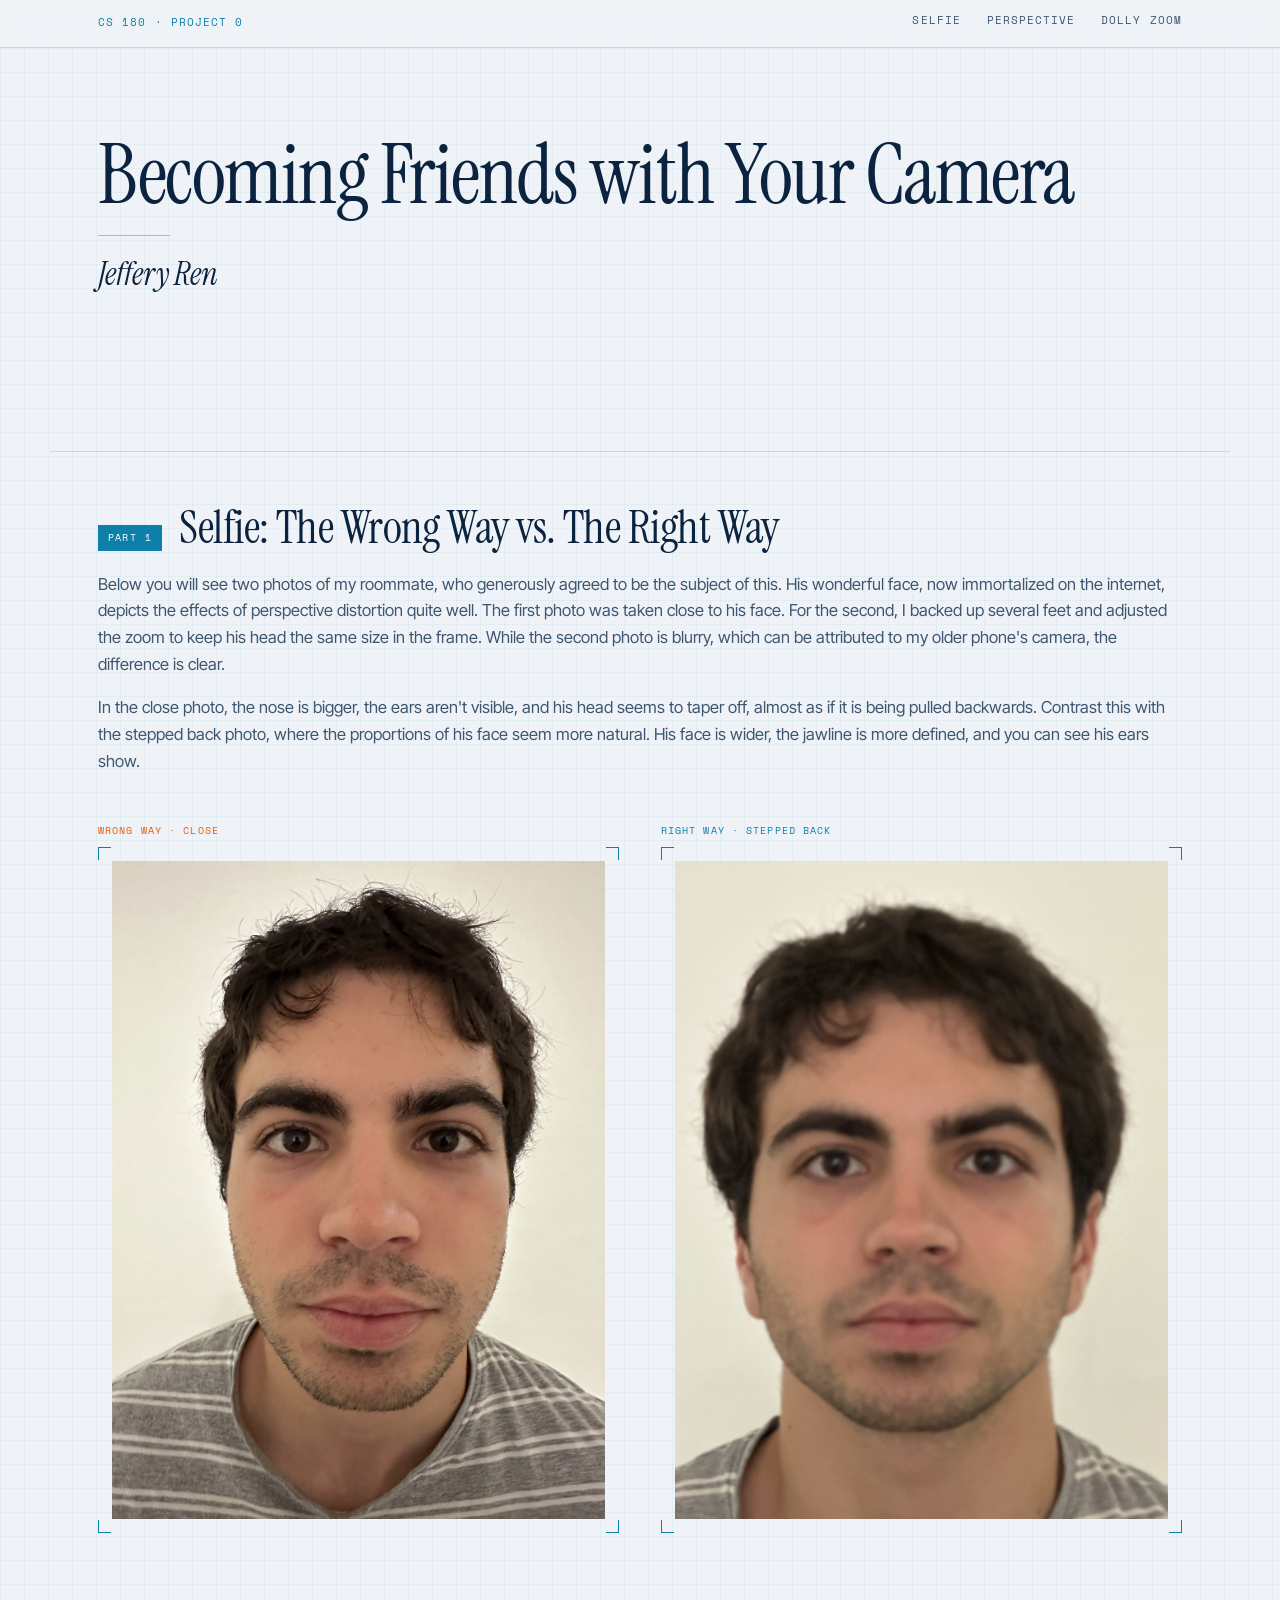
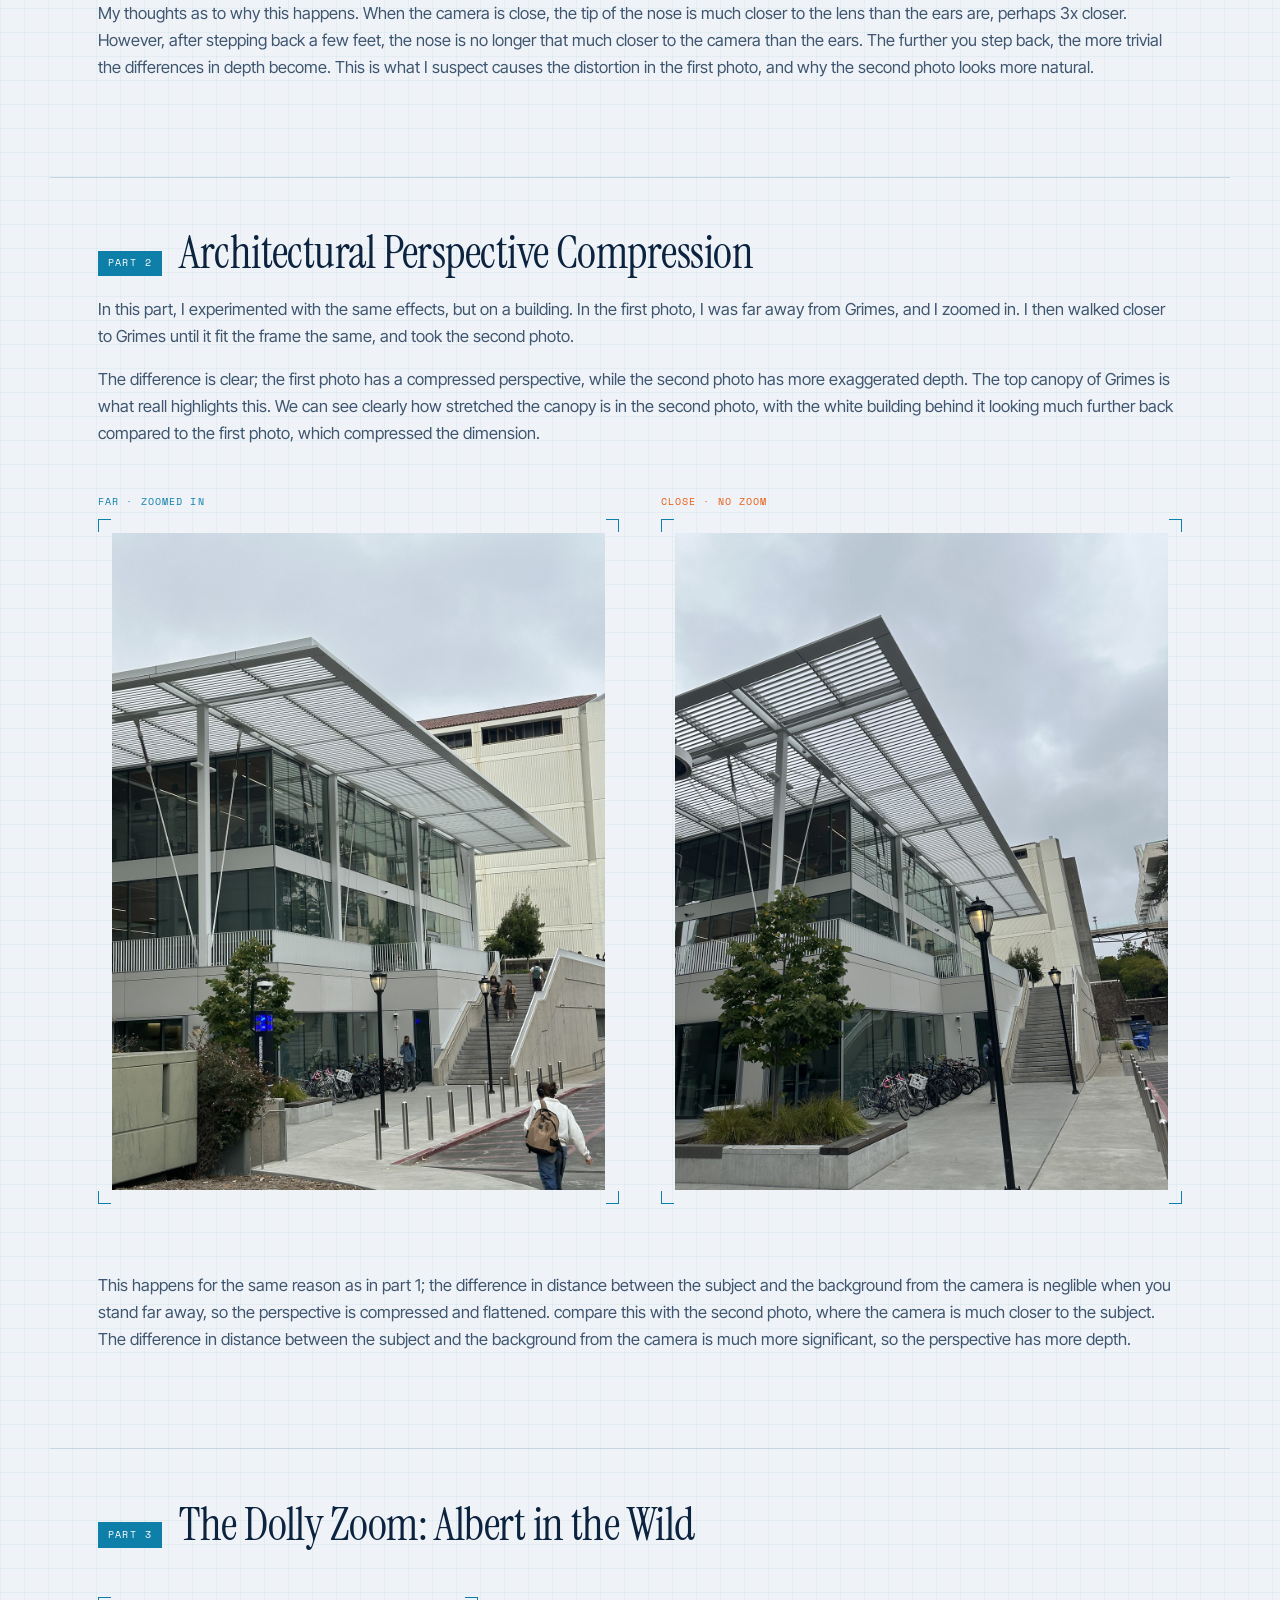
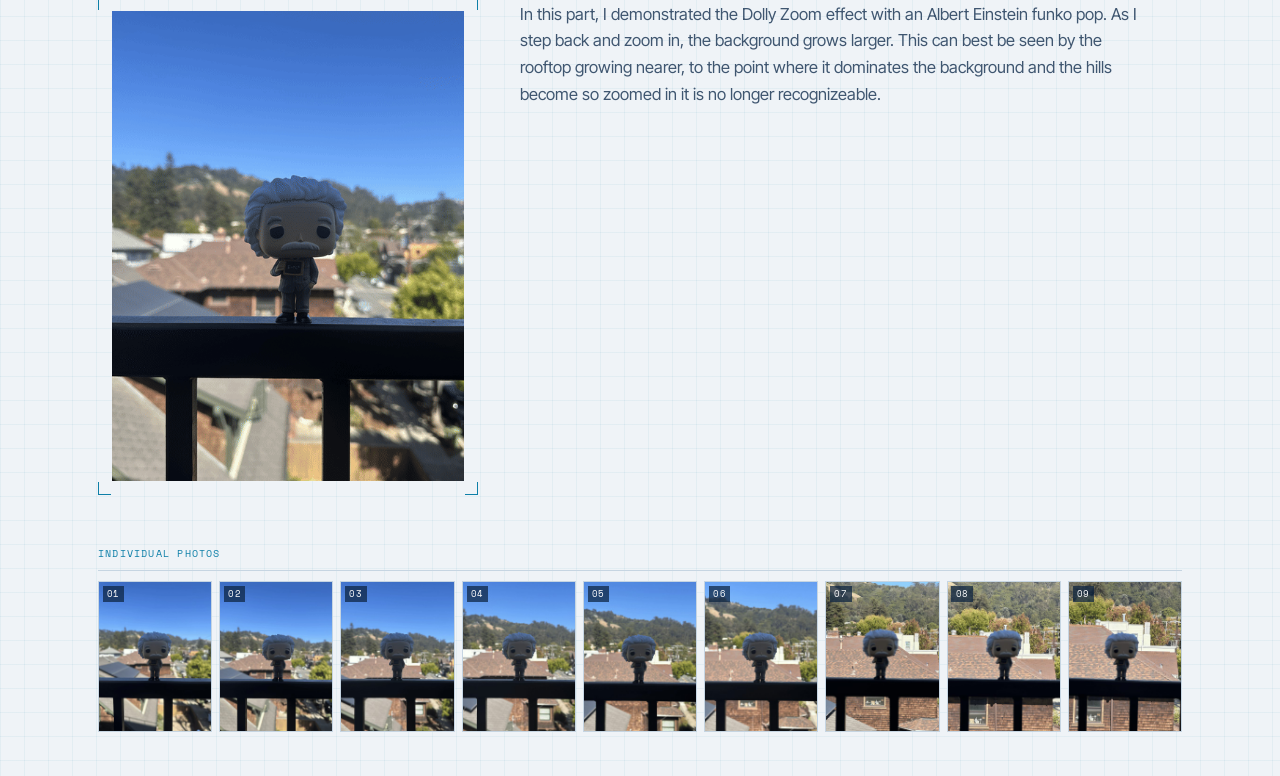
==== proj0/index.html @ 99cb7a68 "Site: landing index + Project 0 write-up" ====
<!DOCTYPE html>
<html lang="en">
<head>
<meta charset="utf-8">
<meta name="viewport" content="width=device-width, initial-scale=1">
<title>Project 0: Becoming Friends with Your Camera</title>
<meta name="description" content="CS 180 Project 0: perspective, focal length, and the center of projection — the wrong-way selfie, architectural compression, and a dolly zoom.">
<link rel="preconnect" href="https://fonts.googleapis.com">
<link rel="preconnect" href="https://fonts.gstatic.com" crossorigin>
<link href="https://fonts.googleapis.com/css2?family=Instrument+Serif:ital@0;1&family=Inter+Tight:ital,wght@0,400;0,500;0,600;1,400&family=Space+Mono:wght@400;700&display=swap" rel="stylesheet">
<link rel="stylesheet" href="style.css">
<link rel="icon" href="data:image/svg+xml,<svg xmlns='http://www.w3.org/2000/svg' viewBox='0 0 100 100'><rect width='100' height='100' fill='%23EFF3F7'/><g fill='none' stroke='%230E7FA8' stroke-width='7'><path d='M6 6h22M6 6v22'/><path d='M94 6H72M94 6v22'/><path d='M6 94h22M6 94V72'/><path d='M94 94H72M94 94V72'/></g><circle cx='50' cy='50' r='15' fill='%23E8590C'/></svg>">
</head>
<body>

<a class="skip" href="#main">Skip to content</a>

<nav class="nav">
  <div class="nav-inner">
    <span class="nav-mark">CS 180 · Project 0</span>
    <a href="#part1">Selfie</a>
    <a href="#part2">Perspective</a>
    <a href="#part3">Dolly Zoom</a>
  </div>
</nav>

<header class="hero">
  <div class="hero-title">
    <h1>Becoming Friends with Your Camera</h1>
    <p class="hero-subtitle">
      <span class="hero-name">Jeffery Ren</span>
    </p>
  </div>
</header>

<main id="main">

<!-- ═════════════════════════ PART 1 ═════════════════════════ -->
<section class="sheet" id="part1">
  <div class="sheet-head">
    <span class="sheet-num">Part 1</span>
    <h2>Selfie: The Wrong Way vs. The Right Way</h2>
  </div>

  <div class="prose">
    <p>
      Below you will see two photos of my roommate, who generously agreed to be the subject of this.
      His wonderful face, now immortalized on the internet, depicts the effects of perspective distortion quite well.
      The first photo was taken close to his face. For the second, I backed up several feet and adjusted the zoom to keep his head the same size in the frame.
      While the second photo is blurry, which can be attributed to my older phone's camera, the difference is clear.
    </p>
    <p>
      In the close photo, the nose is bigger, the ears aren't visible, and his head seems to taper off, almost as if it is being pulled backwards.
      Contrast this with the stepped back photo, where the proportions of his face seem more natural. His face is wider, the jawline is more defined, and you can see his ears show.
    </p>
  </div>

  <div class="plates plates-2">
    <figure class="plate">
      <div class="plate-tag">
        <span class="k k-warm">Wrong way · close</span>
      </div>
      <div class="reg">
        <i class="ck ck1"></i><i class="ck ck2"></i><i class="ck ck3"></i><i class="ck ck4"></i>
        <img src="media/part1-close.jpg" alt="Close-up selfie on the wide lens, showing perspective distortion of the nose and forehead." loading="lazy" width="1200" height="1600">
      </div>
      <p class="dimline dim-warm dim-near">
      </p>
    </figure>

    <figure class="plate">
      <div class="plate-tag">
        <span class="k">Right way · stepped back</span>
      </div>
      <div class="reg">
        <i class="ck ck1"></i><i class="ck ck2"></i><i class="ck ck3"></i><i class="ck ck4"></i>
        <img src="media/part1-far.jpg" alt="Portrait on the telephoto lens from farther away, with natural facial proportions." loading="lazy" width="1200" height="1600">
      </div>
      <p class="dimline">      
      </p> 
    </figure>
  </div>

  <div class="prose">
    <p>
      My thoughts as to why this happens. When the camera is close, the tip of the nose is much closer to the lens than the ears are, perhaps 3x closer.
      However, after stepping back a few feet, the nose is no longer that much closer to the camera than the ears. The further you step back, the more trivial the differences in depth become. This is what I suspect causes the distortion in the first photo, and why the second photo looks more natural.
    </p>
  </div>
</section>

<!-- ═════════════════════════ PART 2 ═════════════════════════ -->
<section class="sheet" id="part2">
  <div class="sheet-head">
    <span class="sheet-num">Part 2</span>
    <h2>Architectural Perspective Compression</h2>
  </div>

  <div class="prose">
    <p>
      In this part, I experimented with the same effects, but on a building. In the first photo, I was far away from Grimes, and I zoomed in. 
      I then walked closer to Grimes until it fit the frame the same, and took the second photo. 
    </p>
    <p>
      The difference is clear; the first photo has a compressed perspective, while the second photo has more exaggerated depth. The top canopy of Grimes is what reall highlights this. 
      We can see clearly how stretched the canopy is in the second photo, with the white building behind it looking much further back compared to the first photo, which compressed the dimension. 
    </p>
  </div>

  <div class="plates plates-2" id="p2pair">
    <figure class="plate">
      <div class="plate-tag">
        <span class="k">Far · zoomed in</span>
      </div>
      <div class="reg">
        <i class="ck ck1"></i><i class="ck ck2"></i><i class="ck ck3"></i><i class="ck ck4"></i>
        <img src="media/part2-far-zoomed.jpg" alt="Building facade photographed from far down the walkway with the lens zoomed in — the canopy louvers stay evenly spaced and the perspective looks compressed and flat." loading="lazy" width="1200" height="1600">
      </div>
      <p class="dimline">
      </p>
    </figure>

    <figure class="plate">
      <div class="plate-tag">
        <span class="k k-warm">Close · no zoom </span>
      </div>
      <div class="reg">
        <i class="ck ck1"></i><i class="ck ck2"></i><i class="ck ck3"></i><i class="ck ck4"></i>
        <img src="media/part2-near-wide.jpg" alt="The same facade photographed from close up at wide angle — the canopy bays fan open overhead and the roofline converges steeply." loading="lazy" width="1200" height="1600">
      </div>
      <p class="dimline dim-warm dim-half">
      </p>
    </figure>
  </div>

  <div class="prose">
    <p>
      This happens for the same reason as in part 1; the difference in distance between the subject and the background from the camera is neglible when you stand far away, so the perspective is compressed and flattened. 
      compare this with the second photo, where the camera is much closer to the subject. The difference in distance between the subject and the background from the camera is much more significant, so the perspective has more depth.
    </p>
  </div>
</section>

<!-- ═════════════════════════ PART 3 ═════════════════════════ -->
<section class="sheet" id="part3">
  <div class="sheet-head">
    <span class="sheet-num">Part 3</span>
    <h2>The Dolly Zoom: Albert in the Wild</h2>
  </div>

  <div class="plates plates-gif">
    <figure class="plate">
      <div class="reg">
        <i class="ck ck1"></i><i class="ck ck2"></i><i class="ck ck3"></i><i class="ck ck4"></i>
        <img src="media/part3-dollyzoom.gif" alt="Animated dolly zoom: an Einstein figurine stays the same size on a balcony rail while the hills and rooftops behind it swell dramatically." width="480" height="640">
      </div>
    </figure>

    <div class="prose prose-tight">
      <p>
        In this part, I demonstrated the Dolly Zoom effect with an Albert Einstein funko pop. 
        As I step back and zoom in, the background grows larger. 
        This can best be seen by the rooftop growing nearer, to the point where it dominates the background and the hills become so zoomed in it is no longer recognizeable. 
      </p>
    </div>
  </div>

  <div class="strip-head">
    <span>Individual photos</span>
  </div>
  <div class="strip">
    <figure><img src="media/dolly/frame01.jpg" alt="Dolly zoom still 1: camera closest, widest angle." loading="lazy" width="480" height="640"><span class="n">01</span></figure>
    <figure><img src="media/dolly/frame02.jpg" alt="Dolly zoom still 2." loading="lazy" width="480" height="640"><span class="n">02</span></figure>
    <figure><img src="media/dolly/frame03.jpg" alt="Dolly zoom still 3." loading="lazy" width="480" height="640"><span class="n">03</span></figure>
    <figure><img src="media/dolly/frame04.jpg" alt="Dolly zoom still 4." loading="lazy" width="480" height="640"><span class="n">04</span></figure>
    <figure><img src="media/dolly/frame05.jpg" alt="Dolly zoom still 5." loading="lazy" width="480" height="640"><span class="n">05</span></figure>
    <figure><img src="media/dolly/frame06.jpg" alt="Dolly zoom still 6." loading="lazy" width="480" height="640"><span class="n">06</span></figure>
    <figure><img src="media/dolly/frame07.jpg" alt="Dolly zoom still 7." loading="lazy" width="480" height="640"><span class="n">07</span></figure>
    <figure><img src="media/dolly/frame08.jpg" alt="Dolly zoom still 8." loading="lazy" width="480" height="640"><span class="n">08</span></figure>
    <figure><img src="media/dolly/frame09.jpg" alt="Dolly zoom still 9: camera farthest, most zoomed in." loading="lazy" width="480" height="640"><span class="n">09</span></figure>
  </div>
  <p class="dimline dim-warm dim-wide">
    <span>Camera near</span><span class="ln"></span><span>Camera far</span>
  </p>
</section>

</main>

<script>
(function () {
  if (window.matchMedia('(prefers-reduced-motion: reduce)').matches) {
    document.documentElement.classList.add('is-static');
    return;
  }
  if (!('IntersectionObserver' in window)) return;
  var io = new IntersectionObserver(function (entries) {
    entries.forEach(function (e) {
      if (e.isIntersecting) { e.target.classList.add('is-drawn'); io.unobserve(e.target); }
    });
  }, { rootMargin: '0px 0px -12% 0px', threshold: 0.15 });
  document.querySelectorAll('.plate, .dimline, .strip').forEach(function (el) {
    el.classList.add('to-draw');
    io.observe(el);
  });
})();
</script>

</body>
</html>
---- proj0/style.css ----
/* ══════════════════════════════════════════════════════════════
   CS 180 · Project 0 — "Cyanotype Table"
   A drafting-sheet treatment: blueline grid, registration marks,
   and an orange dimension line on every plate stating where the
   camera stood. Orange is reserved for measurement. Nothing else.
   ══════════════════════════════════════════════════════════════ */

:root {
  --paper:   #EFF3F7;
  --white:   #FFFFFF;
  --ink:     #0C2340;
  --soft:    #3F5670;
  --faint:   #8497AC;
  --blue:    #0E7FA8;
  --blue-dim:#8FC5DC;
  --rule:    #C6D5E2;
  --ray:     #E8590C;

  --grid: rgba(14, 127, 168, .055);
  --grid-step: 24px;

  --disp: "Instrument Serif", "Iowan Old Style", Georgia, serif;
  --body: "Inter Tight", ui-sans-serif, -apple-system, "Segoe UI", Helvetica, Arial, sans-serif;
  --mono: "Space Mono", ui-monospace, "SF Mono", Menlo, Consolas, monospace;

  --maxw: 1180px;
  --gut: clamp(1.15rem, 4vw, 3rem);
  --sheet-gap: clamp(3.4rem, 8vw, 6rem);

  color-scheme: light;
}

* { box-sizing: border-box; }

html {
  scroll-behavior: smooth;
  scroll-padding-top: 5.5rem;
  -webkit-text-size-adjust: 100%;
}

body {
  margin: 0;
  background-color: var(--paper);
  background-image:
    linear-gradient(var(--grid) 1px, transparent 1px),
    linear-gradient(90deg, var(--grid) 1px, transparent 1px);
  background-size: var(--grid-step) var(--grid-step);
  color: var(--ink);
  font-family: var(--body);
  font-size: clamp(16.5px, 1.05vw, 18px);
  line-height: 1.62;
  -webkit-font-smoothing: antialiased;
  text-rendering: optimizeLegibility;
}

.skip {
  position: absolute; left: -9999px; top: 0; z-index: 100;
  background: var(--ink); color: var(--white);
  padding: .7rem 1.1rem; font-family: var(--mono); font-size: .8rem;
}
.skip:focus { left: .5rem; top: .5rem; }

:where(a, button, [tabindex]):focus-visible {
  outline: 2px solid var(--ray);
  outline-offset: 3px;
}

/* ── navigation ─────────────────────────────────────────────── */
.nav {
  position: sticky; top: 0; z-index: 50;
  background: color-mix(in srgb, var(--paper) 90%, transparent);
  backdrop-filter: saturate(1.4) blur(10px);
  -webkit-backdrop-filter: saturate(1.4) blur(10px);
  border-bottom: 1px solid var(--rule);
}
.nav-inner {
  max-width: var(--maxw); margin: 0 auto;
  padding: .78rem var(--gut);
  display: flex; align-items: center; gap: 1.6rem; flex-wrap: wrap;
  font-family: var(--mono); font-size: .68rem;
  letter-spacing: .1em; text-transform: uppercase;
}
.nav-mark { color: var(--blue); margin-right: auto; white-space: nowrap; }
.nav a {
  color: var(--soft); text-decoration: none;
  padding-bottom: 3px; border-bottom: 1px solid transparent;
  transition: color .18s ease, border-color .18s ease;
}
.nav a:hover { color: var(--ray); border-bottom-color: var(--ray); }

/* ── hero ───────────────────────────────────────────────────── */
.hero {
  max-width: var(--maxw); margin: 0 auto;
  padding: clamp(3rem, 8vw, 5.5rem) var(--gut) clamp(2.6rem, 6vw, 4rem);
  display: block;
}
.eyebrow {
  font-family: var(--mono); font-size: .69rem;
  letter-spacing: .17em; text-transform: uppercase;
  color: var(--ray); margin: 0 0 1.15rem;
}
h1 {
  font-family: var(--disp); font-weight: 400;
  font-size: clamp(3rem, 7.2vw, 5.2rem);
  line-height: .95; letter-spacing: -.018em;
  margin: 0 0 1.25rem; max-width: none;
  text-wrap: balance;
}
h1 em { font-style: italic; color: var(--blue); }
.lede {
  font-size: clamp(1.05rem, 1.5vw, 1.22rem);
  color: var(--soft); max-width: 46ch; margin: 0 0 1.7rem;
}
.byline {
  font-family: var(--mono); font-size: .68rem;
  letter-spacing: .07em; text-transform: uppercase; color: var(--faint);
  border-top: 1px solid var(--rule); padding-top: .95rem;
  display: flex; gap: 1.3rem; flex-wrap: wrap; margin: 0;
}
.byline b { color: var(--ink); font-weight: 700; }

/* ── hero byline: a credit field, set the way the sheet sets
      every other field — mono label, then the value ─────────── */
.hero-subtitle {
  margin: .75rem 0 0;
  display: flex;
  flex-direction: column;
  align-items: flex-start;
  gap: .34rem;
}
.hero-subtitle::before {
  content: "";
  width: 4.5rem;
  height: 1px;
  background: var(--blue-dim);
  margin-bottom: 1.05rem;
}
.hero-role {
  font-family: var(--mono);
  font-size: .67rem;
  letter-spacing: .18em;
  text-transform: uppercase;
  color: var(--soft);
}
.hero-name {
  font-family: var(--disp);
  font-style: italic;
  font-weight: 400;
  font-size: clamp(1.55rem, 2.5vw, 2.05rem);
  line-height: 1.05;
  color: var(--ink);
}

/* ── capture record: a drawing-sheet title block ────────────── */
.record {
  border: 1px solid var(--ink);
  background: var(--white);
}
.record-head {
  background: var(--ink); color: var(--white);
  padding: .6rem .9rem;
  font-family: var(--mono); font-size: .64rem;
  letter-spacing: .15em; text-transform: uppercase;
  display: flex; justify-content: space-between; gap: 1rem;
}
.record-head span:last-child { color: var(--blue-dim); }
.record-row { display: flex; border-bottom: 1px solid var(--rule); }
.record-row:last-child { border-bottom: 0; }
.record-cell {
  flex: 1; padding: .62rem .9rem;
  border-right: 1px solid var(--rule); min-width: 0;
}
.record-cell:last-child { border-right: 0; }
.record-cell span {
  display: block;
  font-family: var(--mono); font-size: .6rem;
  letter-spacing: .1em; text-transform: uppercase; color: var(--faint);
}
.record-cell b {
  display: block; margin-top: .18rem;
  font-size: .84rem; font-weight: 600; color: var(--ink);
}
.record-row.is-marked .record-cell:first-child span,
.record-row.is-marked .record-cell:first-child b { color: var(--ray); }

/* ── sheets ─────────────────────────────────────────────────── */
.sheet {
  max-width: var(--maxw); margin: var(--sheet-gap) auto 0;
  padding: clamp(2rem, 4.5vw, 3.2rem) var(--gut) 0;
  border-top: 1px solid var(--rule);
}
.sheet-head {
  display: flex; gap: 1.1rem; align-items: baseline;
  margin-bottom: .85rem; flex-wrap: wrap;
}
.sheet-num {
  font-family: var(--mono); font-size: .63rem;
  letter-spacing: .14em; text-transform: uppercase;
  color: var(--white); background: var(--blue);
  padding: .28rem .6rem; white-space: nowrap;
  position: relative; top: -.18em;
}
h2 {
  font-family: var(--disp); font-weight: 400;
  font-size: clamp(1.9rem, 3.6vw, 2.85rem);
  line-height: 1.06; letter-spacing: -.012em;
  margin: 0; max-width: 31ch;
}

/* ── prose ──────────────────────────────────────────────────── */
.prose { max-width: none; }
.prose p { margin: 0 0 1.05rem; color: var(--soft); }
.prose p:last-child { margin-bottom: 0; }
.prose strong { color: var(--ink); font-weight: 600; }
.prose em { color: var(--ink); font-style: italic; }
.sheet-head + .prose { margin-top: 1.15rem; }
.plates + .prose,
.specs + .prose { margin-top: clamp(2rem, 4vw, 2.8rem); }

/* ── plates ─────────────────────────────────────────────────── */
.plates {
  display: grid; gap: clamp(1.6rem, 3.6vw, 2.6rem);
  margin-top: clamp(2rem, 4.5vw, 3rem);
}
.plates-2 { grid-template-columns: repeat(2, minmax(0, 1fr)); }
.plates-gif { grid-template-columns: minmax(0, 380px) minmax(0, 1fr); align-items: start; }

.plate { margin: 0; }
.plate-tag {
  display: flex; justify-content: space-between; gap: 1rem;
  font-family: var(--mono); font-size: .63rem;
  letter-spacing: .11em; text-transform: uppercase;
  color: var(--faint); margin-bottom: .5rem;
}
.plate-tag .k { color: var(--blue); }
.plate-tag .k-warm { color: var(--ray); }
.plate-tag .id { white-space: nowrap; }

/* registration frame — corner ticks, no box */
.reg { position: relative; padding: 14px; }
.reg img {
  display: block; width: 100%; height: auto;
  background: var(--white);
}
.ck {
  position: absolute; width: 13px; height: 13px;
  border: 1.2px solid var(--blue);
}
.ck1 { top: 0; left: 0;  border-right: 0; border-bottom: 0; }
.ck2 { top: 0; right: 0; border-left: 0;  border-bottom: 0; }
.ck3 { bottom: 0; left: 0;  border-right: 0; border-top: 0; }
.ck4 { bottom: 0; right: 0; border-left: 0;  border-top: 0; }

/* the signature: an orange dimension line stating camera distance */
.dimline {
  display: flex; align-items: center; gap: .65rem;
  margin: .7rem 0 .75rem;
  font-family: var(--mono); font-size: .62rem;
  letter-spacing: .1em; text-transform: uppercase;
  color: var(--blue);
}
.dimline .ln {
  flex: 1; height: 1px; background: currentColor; position: relative;
}
.dimline .ln::before,
.dimline .ln::after {
  content: ""; position: absolute; top: -4px;
  width: 1px; height: 9px; background: currentColor;
}
.dimline .ln::before { left: 0; }
.dimline .ln::after  { right: 0; }
.dim-warm { color: var(--ray); }
.dim-near .ln { flex: 0 1 14%; }
.dim-half .ln { flex: 0 1 50%; }
.dim-wide { margin-top: 1rem; }

.plate figcaption,
figcaption {
  font-size: .82rem; line-height: 1.5;
  color: var(--faint); margin: 0;
}
.plates-gif .prose-tight { max-width: 62ch; padding-top: .2rem; }

/* ── filmstrip ──────────────────────────────────────────────── */
.strip-head {
  display: flex; justify-content: space-between; gap: 1rem;
  font-family: var(--mono); font-size: .63rem;
  letter-spacing: .12em; text-transform: uppercase;
  color: var(--faint);
  margin: clamp(2.4rem, 5vw, 3.2rem) 0 .6rem;
  padding-bottom: .5rem; border-bottom: 1px solid var(--rule);
}
.strip-head span:last-child { color: var(--blue); }
.strip {
  display: grid; grid-template-columns: repeat(9, minmax(0, 1fr));
  gap: .45rem;
}
.strip figure { margin: 0; position: relative; }
.strip img {
  display: block; width: 100%; height: auto; background: var(--white);
  border: 1px solid var(--rule);
}
.strip .n {
  position: absolute; top: .3rem; left: .3rem;
  font-family: var(--mono); font-size: .55rem; letter-spacing: .06em;
  color: var(--white); background: rgba(12, 35, 64, .72);
  padding: .06rem .26rem;
}
.strip-note {
  font-size: .82rem; color: var(--faint);
  margin: .2rem 0 0; max-width: 62ch;
}

/* ── finding (the takeaway) ─────────────────────────────────── */
.finding {
  margin: clamp(2.4rem, 5vw, 3.2rem) 0 0;
  padding: 1.35rem 0 0;
  border-top: 1px solid var(--ink);
  font-family: var(--disp); font-weight: 400;
  font-size: clamp(1.3rem, 2.4vw, 1.72rem);
  line-height: 1.32; letter-spacing: -.008em;
  color: var(--ink); max-width: 44ch;
}
.finding::before {
  content: "Finding"; display: block;
  font-family: var(--mono); font-size: .62rem; font-weight: 400;
  letter-spacing: .18em; text-transform: uppercase;
  color: var(--ray); margin-bottom: .6rem;
}

/* ── specs table ────────────────────────────────────────────── */
.specs {
  width: 100%; border-collapse: collapse;
  margin-top: clamp(1.6rem, 3.5vw, 2.2rem);
  font-size: .84rem;
  background: var(--white);
  border: 1px solid var(--rule);
}
.specs th, .specs td {
  text-align: left; padding: .62rem .9rem;
  border-bottom: 1px solid var(--rule);
  border-right: 1px solid var(--rule);
}
.specs th:last-child, .specs td:last-child { border-right: 0; }
.specs tbody tr:last-child td { border-bottom: 0; }
.specs th {
  font-family: var(--mono); font-weight: 400; font-size: .6rem;
  letter-spacing: .13em; text-transform: uppercase;
  color: var(--white); background: var(--ink);
  border-bottom-color: var(--ink);
}
.specs td { color: var(--soft); }
.specs td:first-child { color: var(--ink); font-weight: 500; }
.specs .mono { font-family: var(--mono); font-size: .93em; }

/* ── footer ─────────────────────────────────────────────────── */
.foot {
  border-top: 1px solid var(--rule);
  margin-top: var(--sheet-gap);
}
.foot-inner {
  max-width: var(--maxw); margin: 0 auto;
  padding: 1.6rem var(--gut) 3rem;
  display: flex; justify-content: space-between; gap: 1rem; flex-wrap: wrap;
  font-family: var(--mono); font-size: .65rem;
  letter-spacing: .1em; text-transform: uppercase; color: var(--faint);
}
.foot-links { display: flex; gap: 1.3rem; }
.foot a {
  color: var(--soft); text-decoration: none;
  border-bottom: 1px solid var(--rule);
  transition: color .18s ease, border-color .18s ease;
}
.foot a:hover { color: var(--ray); border-bottom-color: var(--ray); }

/* ── reveal: the drawing gets annotated as you reach it ─────── */
.to-draw { opacity: 0; transform: translateY(9px); }
.to-draw.is-drawn {
  opacity: 1; transform: none;
  transition: opacity .55s ease, transform .55s cubic-bezier(.2, .7, .3, 1);
}
.dimline.to-draw .ln { transform: scaleX(0); transform-origin: left center; }
.dimline.to-draw.is-drawn .ln {
  transform: scaleX(1);
  transition: transform .7s cubic-bezier(.25, .8, .3, 1) .12s;
}
.is-static .to-draw { opacity: 1; transform: none; }
.is-static .dimline.to-draw .ln { transform: none; }

/* ── responsive ─────────────────────────────────────────────── */
@media (max-width: 940px) {
  .plates-gif { grid-template-columns: 1fr; }
  .plates-gif .plate { max-width: 380px; }
}

@media (max-width: 720px) {
  .prose { max-width: 460px; }
  .plates-2 { grid-template-columns: 1fr; }
  .plates-2 .plate { max-width: 460px; }
  .strip { grid-template-columns: repeat(3, minmax(0, 1fr)); gap: .5rem; }
  .record-row { flex-wrap: wrap; }
  .record-cell { flex: 1 1 33%; }
  .nav-mark { width: 100%; margin-bottom: .35rem; }
  .nav-inner { gap: 1.15rem; }
  .byline { gap: .25rem; flex-direction: column; }
  .foot-inner { flex-direction: column; }
  .reg { padding: 11px; }
  .ck { width: 11px; height: 11px; }
}

@media (max-width: 460px) {
  .specs { display: block; overflow-x: auto; white-space: nowrap; }
}

@media (prefers-reduced-motion: reduce) {
  html { scroll-behavior: auto; }
  *, *::before, *::after {
    transition: none !important;
    animation: none !important;
  }
}

/* ── print: it is a drawing set, so let it behave like one ──── */
@media print {
  body { background: #fff; font-size: 10.5pt; }
  .nav, .skip, .foot-links { display: none; }
  .sheet { break-before: page; border-top: 0; margin-top: 0; }
  .plate, .finding, .specs, .strip { break-inside: avoid; }
  .to-draw { opacity: 1 !important; transform: none !important; }
  .dimline.to-draw .ln { transform: none !important; }
}
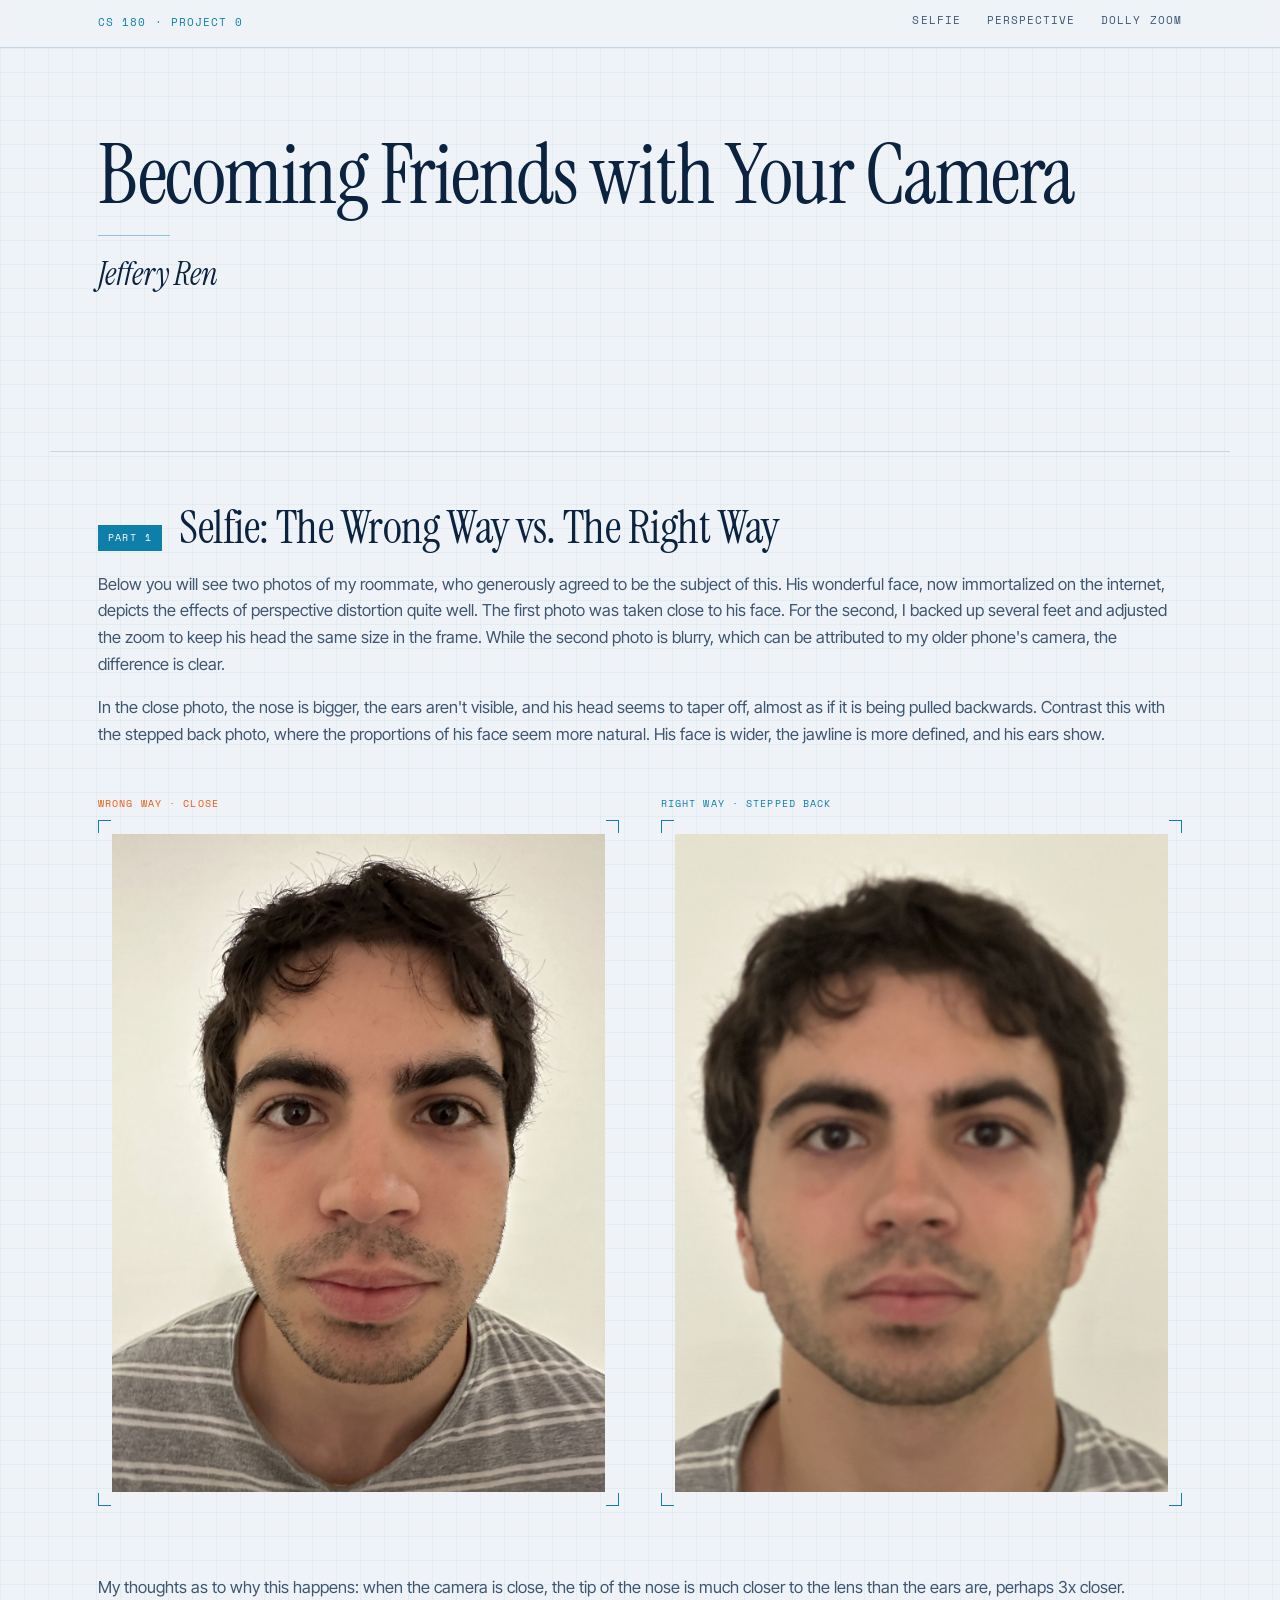
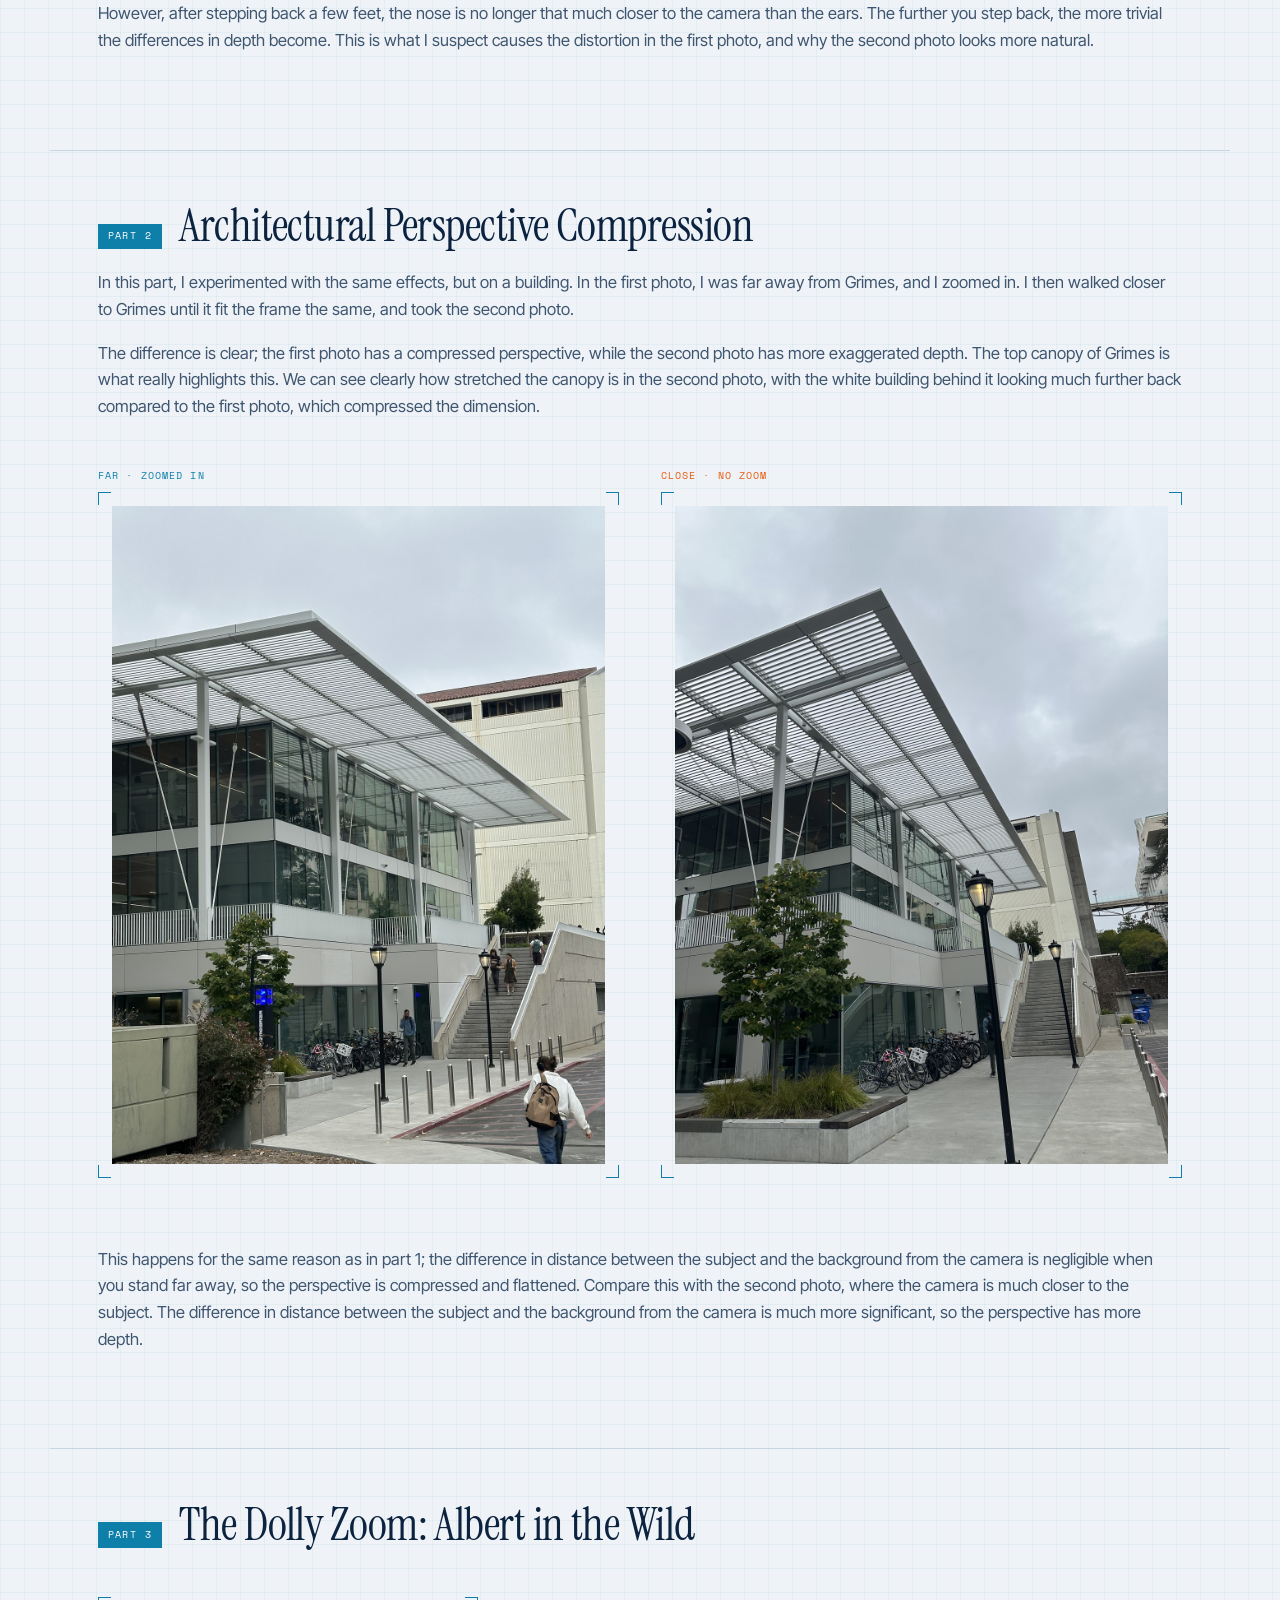
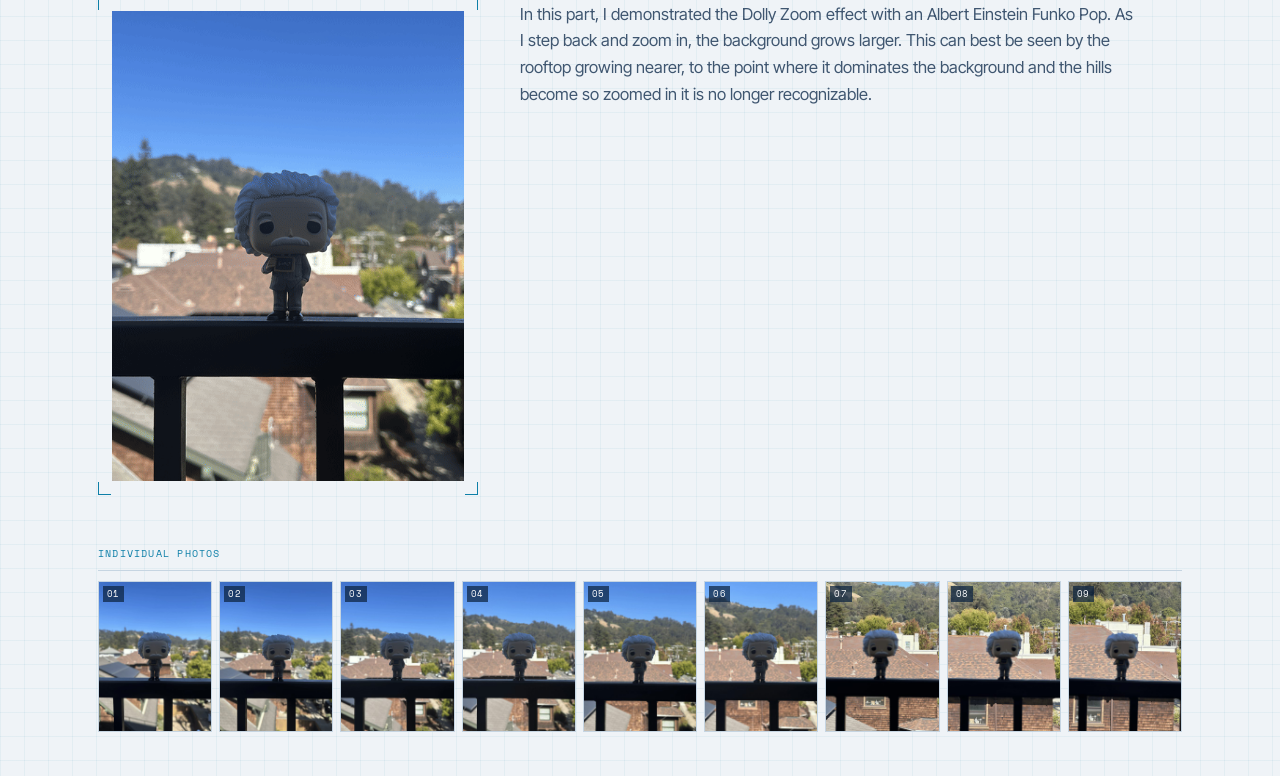
==== commit 8a2f1818: "Add Project 1 write-up; copyedit Project 0 Project 1 — "Images of the Russian Empire": colorizing th" ====
--- a/proj0/index.html
+++ b/proj0/index.html
@@ -51,7 +51,7 @@
     </p>
     <p>
       In the close photo, the nose is bigger, the ears aren't visible, and his head seems to taper off, almost as if it is being pulled backwards.
-      Contrast this with the stepped back photo, where the proportions of his face seem more natural. His face is wider, the jawline is more defined, and you can see his ears show.
+      Contrast this with the stepped back photo, where the proportions of his face seem more natural. His face is wider, the jawline is more defined, and his ears show.
     </p>
   </div>
 
@@ -83,7 +83,7 @@
 
   <div class="prose">
     <p>
-      My thoughts as to why this happens. When the camera is close, the tip of the nose is much closer to the lens than the ears are, perhaps 3x closer.
+      My thoughts as to why this happens: when the camera is close, the tip of the nose is much closer to the lens than the ears are, perhaps 3x closer.
       However, after stepping back a few feet, the nose is no longer that much closer to the camera than the ears. The further you step back, the more trivial the differences in depth become. This is what I suspect causes the distortion in the first photo, and why the second photo looks more natural.
     </p>
   </div>
@@ -102,7 +102,7 @@
       I then walked closer to Grimes until it fit the frame the same, and took the second photo. 
     </p>
     <p>
-      The difference is clear; the first photo has a compressed perspective, while the second photo has more exaggerated depth. The top canopy of Grimes is what reall highlights this. 
+      The difference is clear; the first photo has a compressed perspective, while the second photo has more exaggerated depth. The top canopy of Grimes is what really highlights this. 
       We can see clearly how stretched the canopy is in the second photo, with the white building behind it looking much further back compared to the first photo, which compressed the dimension. 
     </p>
   </div>
@@ -135,8 +135,8 @@
 
   <div class="prose">
     <p>
-      This happens for the same reason as in part 1; the difference in distance between the subject and the background from the camera is neglible when you stand far away, so the perspective is compressed and flattened. 
-      compare this with the second photo, where the camera is much closer to the subject. The difference in distance between the subject and the background from the camera is much more significant, so the perspective has more depth.
+      This happens for the same reason as in part 1; the difference in distance between the subject and the background from the camera is negligible when you stand far away, so the perspective is compressed and flattened. 
+      Compare this with the second photo, where the camera is much closer to the subject. The difference in distance between the subject and the background from the camera is much more significant, so the perspective has more depth.
     </p>
   </div>
 </section>
@@ -158,9 +158,9 @@
 
     <div class="prose prose-tight">
       <p>
-        In this part, I demonstrated the Dolly Zoom effect with an Albert Einstein funko pop. 
+        In this part, I demonstrated the Dolly Zoom effect with an Albert Einstein Funko Pop. 
         As I step back and zoom in, the background grows larger. 
-        This can best be seen by the rooftop growing nearer, to the point where it dominates the background and the hills become so zoomed in it is no longer recognizeable. 
+        This can best be seen by the rooftop growing nearer, to the point where it dominates the background and the hills become so zoomed in it is no longer recognizable. 
       </p>
     </div>
   </div>
